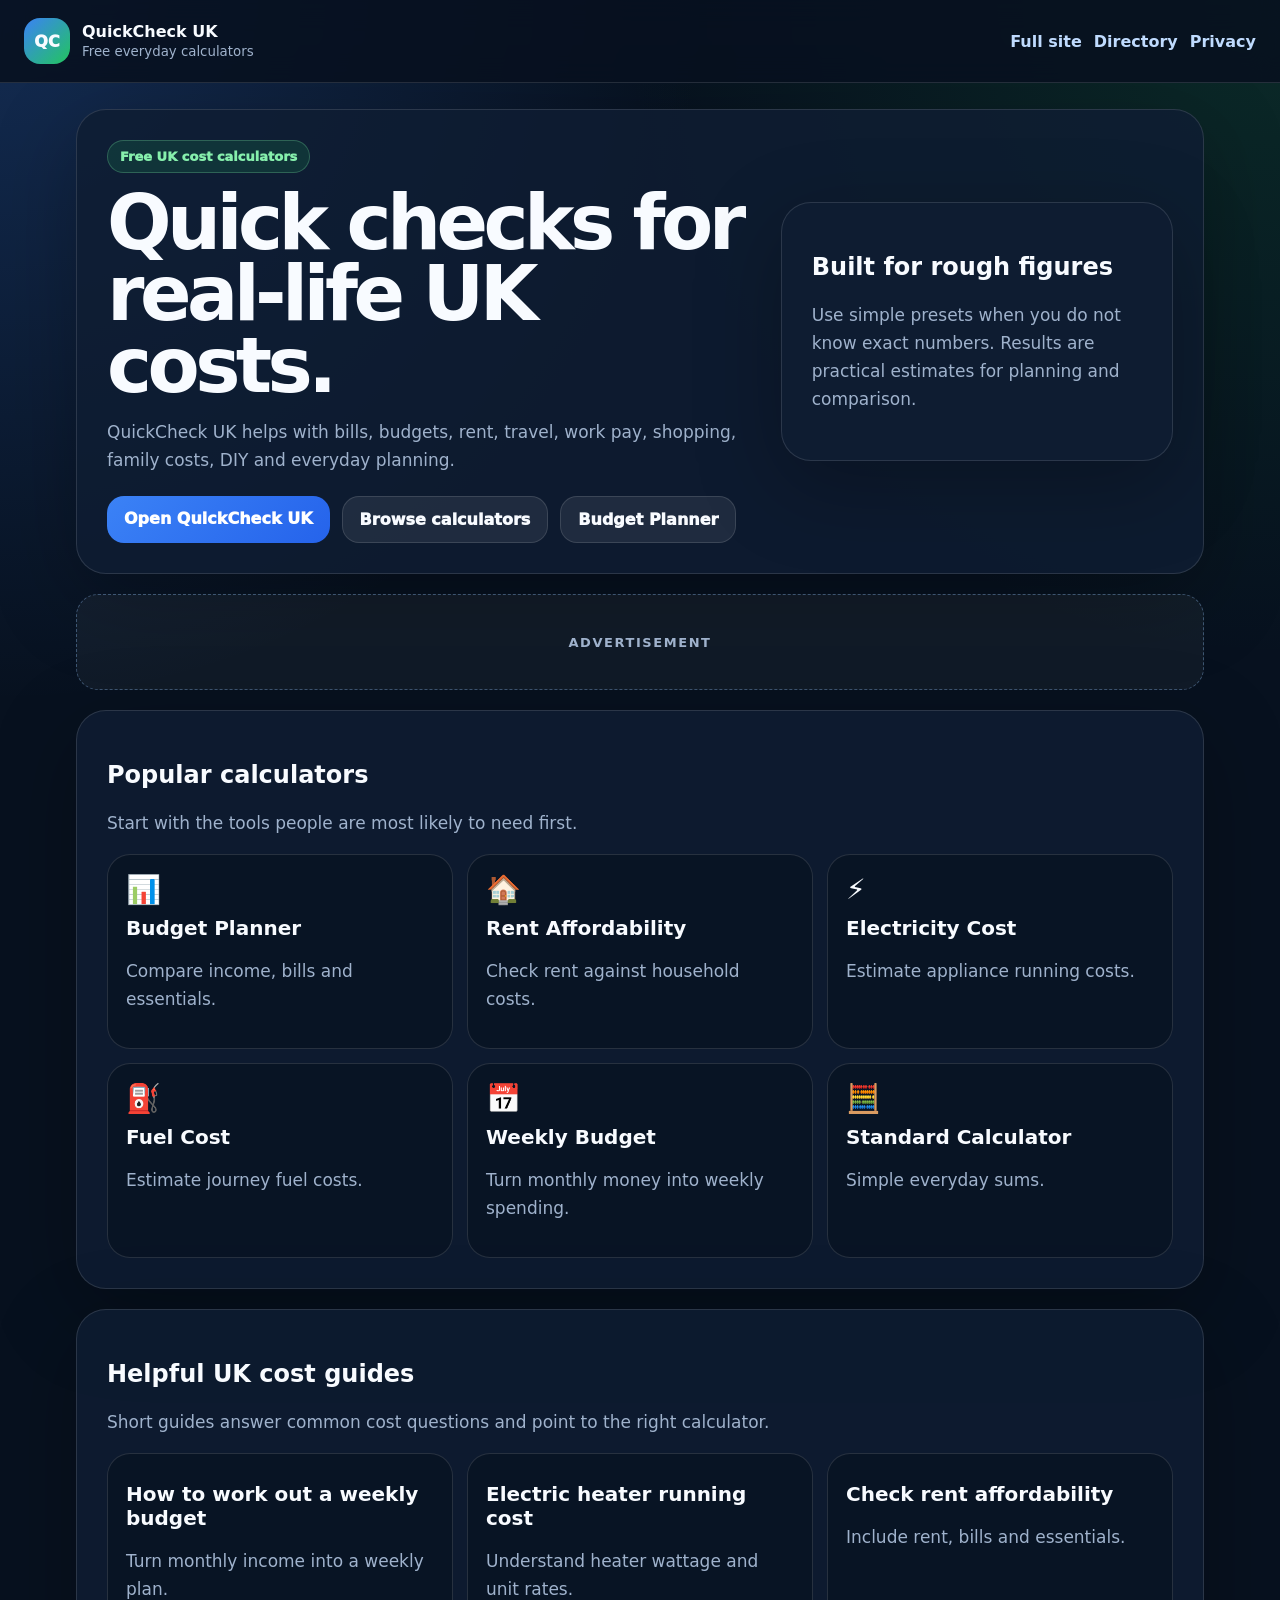
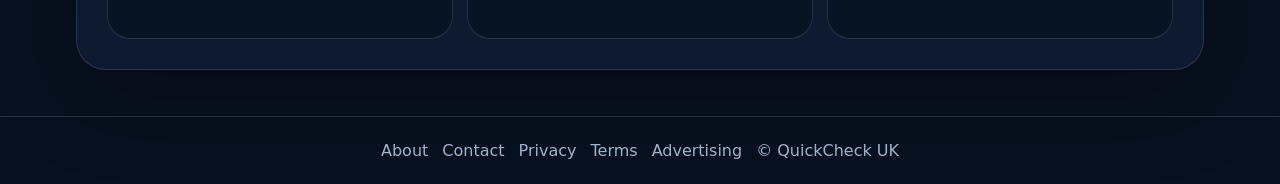
==== index.html @ d2dc60fd "Add QuickCheck UK root homepage for AdSense" ====
<!doctype html>
<html lang="en">
<head>
  <meta charset="utf-8">
  <meta name="viewport" content="width=device-width,initial-scale=1">
  <title>QuickCheck UK - Free UK Cost Calculators</title>
  <meta name="description" content="QuickCheck UK provides free calculators for UK bills, budgets, rent, travel, shopping, work, family costs and everyday planning.">
  <meta name="theme-color" content="#07111f">
  <link rel="canonical" href="https://captainxack.github.io/">
  <script async src="https://pagead2.googlesyndication.com/pagead/js/adsbygoogle.js?client=ca-pub-6774225698160800" crossorigin="anonymous"></script>
  <style>
    :root{--bg:#07111f;--panel:#0f1d33;--text:#f8fbff;--muted:#9fb2cc;--line:rgba(255,255,255,.12);--blue:#3b82f6;--green:#22c55e}*{box-sizing:border-box}body{margin:0;background:radial-gradient(circle at top left,rgba(59,130,246,.24),transparent 32%),radial-gradient(circle at top right,rgba(34,197,94,.14),transparent 30%),var(--bg);color:var(--text);font-family:Inter,system-ui,-apple-system,Segoe UI,Arial,sans-serif}a{color:inherit;text-decoration:none}.topbar{display:flex;align-items:center;justify-content:space-between;gap:18px;padding:18px 24px;background:rgba(7,17,31,.88);border-bottom:1px solid var(--line);position:sticky;top:0;backdrop-filter:blur(14px)}.brand{display:flex;align-items:center;gap:12px}.logo{width:46px;height:46px;border-radius:16px;background:linear-gradient(135deg,var(--blue),var(--green));display:grid;place-items:center;font-weight:950}.brand strong{display:block}.brand small{color:var(--muted)}.nav{display:flex;gap:12px;color:#bfdbfe;font-weight:900}.nav a:hover{color:#fff}main{max-width:1180px;margin:auto;padding:26px}.hero,.section{border:1px solid var(--line);background:rgba(15,29,51,.84);border-radius:30px;padding:30px;margin-bottom:20px;box-shadow:0 25px 85px rgba(0,0,0,.27)}.hero{display:grid;grid-template-columns:1.25fr .75fr;gap:20px;align-items:center}.pill{display:inline-flex;background:rgba(34,197,94,.14);border:1px solid rgba(134,239,172,.25);color:#86efac;padding:8px 12px;border-radius:999px;font-size:13px;font-weight:950}.hero h1{font-size:clamp(40px,7vw,76px);line-height:.94;margin:14px 0;letter-spacing:-.06em}.hero p,.section p{color:var(--muted);line-height:1.65;font-size:17px}.actions{display:flex;gap:12px;flex-wrap:wrap;margin-top:22px}.button{border-radius:17px;padding:13px 17px;font-weight:950}.primary{background:linear-gradient(135deg,var(--blue),#2563eb);color:white}.soft{background:rgba(255,255,255,.08);border:1px solid var(--line)}.grid{display:grid;grid-template-columns:repeat(3,1fr);gap:14px}.card{display:block;background:rgba(7,17,31,.65);border:1px solid var(--line);border-radius:23px;padding:18px;min-height:120px}.card:hover{border-color:rgba(59,130,246,.55);transform:translateY(-2px)}.card span{font-size:28px}.card b{display:block;font-size:20px;margin:10px 0 6px}.ad-slot{margin:20px 0;border:1px dashed rgba(147,197,253,.35);background:rgba(255,255,255,.045);border-radius:22px;min-height:96px;display:grid;place-items:center;color:var(--muted);font-size:13px}.ad-slot:before{content:'Advertisement';text-transform:uppercase;letter-spacing:.12em;font-weight:900}.footer{display:flex;gap:14px;justify-content:center;flex-wrap:wrap;color:var(--muted);border-top:1px solid var(--line);padding:24px}@media(max-width:800px){.hero,.grid{grid-template-columns:1fr}.topbar{align-items:flex-start}.nav{display:none}main{padding:14px}.hero,.section{padding:20px;border-radius:24px}.hero h1{font-size:42px}.actions{display:grid}.button{text-align:center}}
  </style>
</head>
<body>
<header class="topbar"><a class="brand" href="/"><span class="logo">QC</span><span><strong>QuickCheck UK</strong><small>Free everyday calculators</small></span></a><nav class="nav"><a href="/QuickCheck-UK/">Full site</a><a href="/QuickCheck-UK/calculator-directory.html">Directory</a><a href="/QuickCheck-UK/privacy.html">Privacy</a></nav></header>
<main>
<section class="hero"><div><span class="pill">Free UK cost calculators</span><h1>Quick checks for real-life UK costs.</h1><p>QuickCheck UK helps with bills, budgets, rent, travel, work pay, shopping, family costs, DIY and everyday planning.</p><div class="actions"><a class="button primary" href="/QuickCheck-UK/">Open QuickCheck UK</a><a class="button soft" href="/QuickCheck-UK/calculator-directory.html">Browse calculators</a><a class="button soft" href="/QuickCheck-UK/budget-planner.html">Budget Planner</a></div></div><div class="section"><h2>Built for rough figures</h2><p>Use simple presets when you do not know exact numbers. Results are practical estimates for planning and comparison.</p></div></section>
<div class="ad-slot"></div>
<section class="section"><h2>Popular calculators</h2><p>Start with the tools people are most likely to need first.</p><div class="grid"><a class="card" href="/QuickCheck-UK/budget-planner.html"><span>📊</span><b>Budget Planner</b><p>Compare income, bills and essentials.</p></a><a class="card" href="/QuickCheck-UK/rent-affordability-calculator.html"><span>🏠</span><b>Rent Affordability</b><p>Check rent against household costs.</p></a><a class="card" href="/QuickCheck-UK/electricity-running-cost-calculator.html"><span>⚡</span><b>Electricity Cost</b><p>Estimate appliance running costs.</p></a><a class="card" href="/QuickCheck-UK/fuel-cost-calculator.html"><span>⛽</span><b>Fuel Cost</b><p>Estimate journey fuel costs.</p></a><a class="card" href="/QuickCheck-UK/weekly-budget-calculator.html"><span>📅</span><b>Weekly Budget</b><p>Turn monthly money into weekly spending.</p></a><a class="card" href="/QuickCheck-UK/standard-calculator.html"><span>🧮</span><b>Standard Calculator</b><p>Simple everyday sums.</p></a></div></section>
<section class="section"><h2>Helpful UK cost guides</h2><p>Short guides answer common cost questions and point to the right calculator.</p><div class="grid"><a class="card" href="/QuickCheck-UK/guides/weekly-budget-from-monthly-income.html"><b>How to work out a weekly budget</b><p>Turn monthly income into a weekly plan.</p></a><a class="card" href="/QuickCheck-UK/guides/electric-heater-running-cost.html"><b>Electric heater running cost</b><p>Understand heater wattage and unit rates.</p></a><a class="card" href="/QuickCheck-UK/guides/check-if-rent-is-affordable.html"><b>Check rent affordability</b><p>Include rent, bills and essentials.</p></a></div></section>
</main>
<footer class="footer"><a href="/QuickCheck-UK/about.html">About</a><a href="/QuickCheck-UK/contact.html">Contact</a><a href="/QuickCheck-UK/privacy.html">Privacy</a><a href="/QuickCheck-UK/terms.html">Terms</a><a href="/QuickCheck-UK/advertising.html">Advertising</a><span>© QuickCheck UK</span></footer>
</body>
</html>
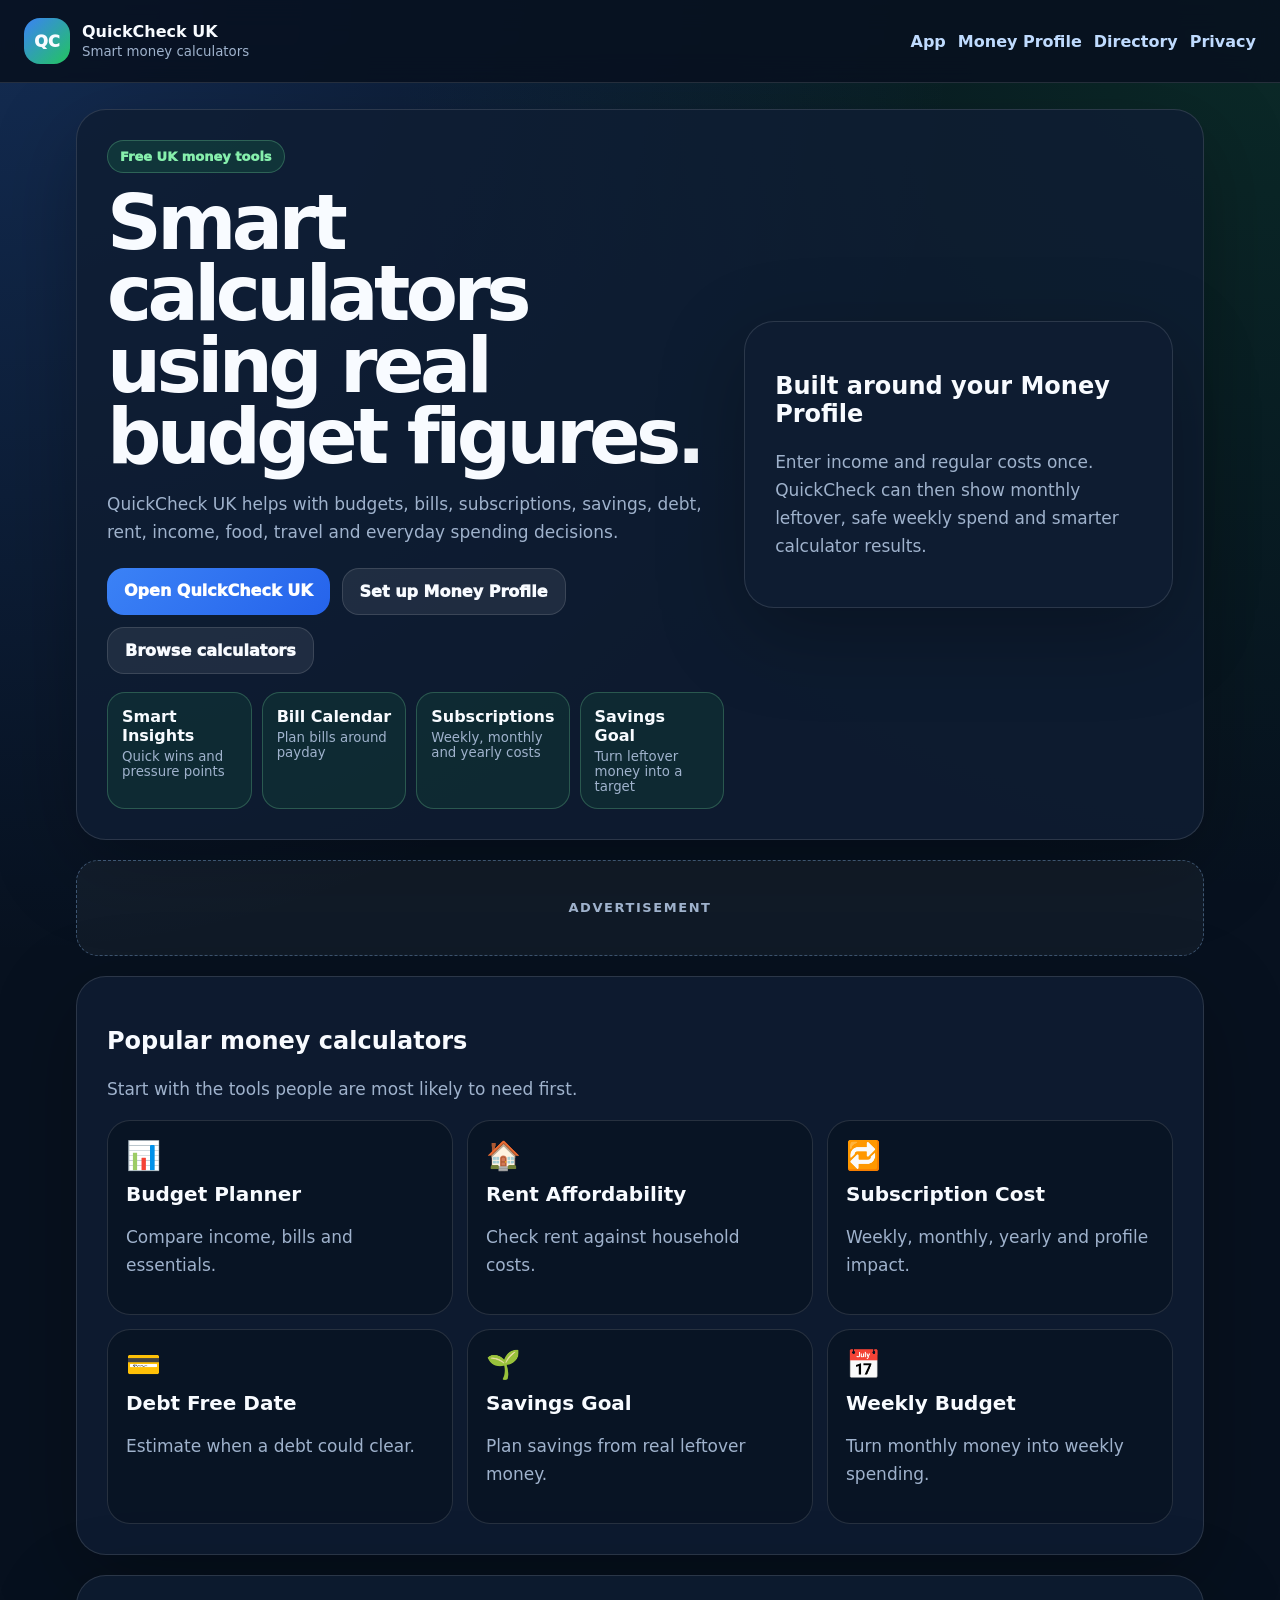
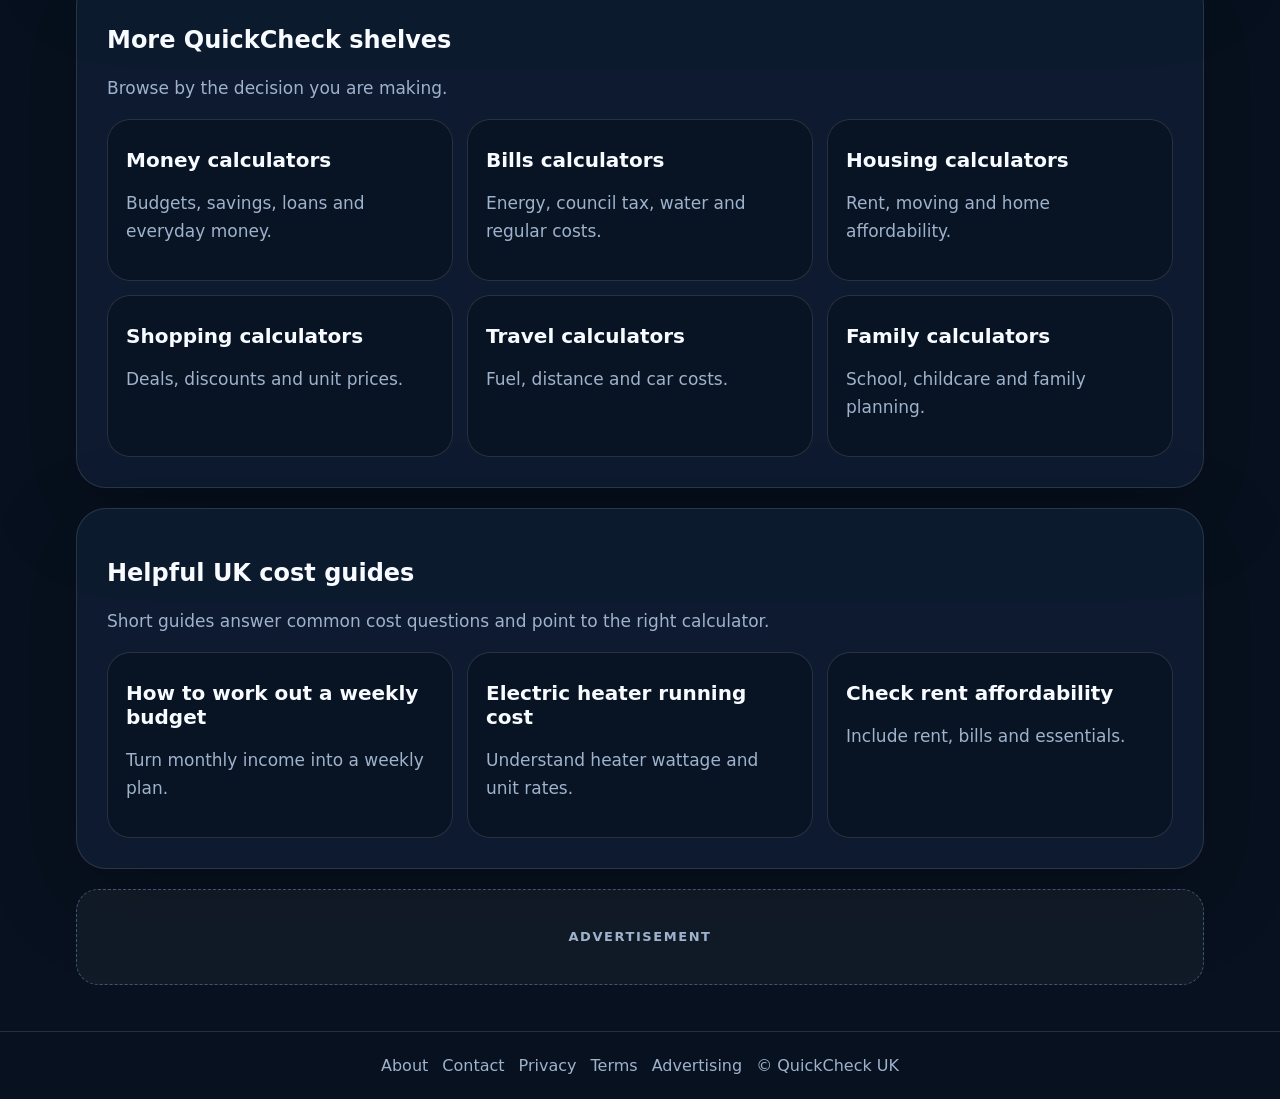
==== commit a213e106: "Refresh root landing page for QuickCheck money app" ====
--- a/index.html
+++ b/index.html
@@ -3,23 +3,25 @@
 <head>
   <meta charset="utf-8">
   <meta name="viewport" content="width=device-width,initial-scale=1">
-  <title>QuickCheck UK - Free UK Cost Calculators</title>
-  <meta name="description" content="QuickCheck UK provides free calculators for UK bills, budgets, rent, travel, shopping, work, family costs and everyday planning.">
+  <title>QuickCheck UK - Smart UK Money Calculators</title>
+  <meta name="description" content="QuickCheck UK provides smart money calculators for budgets, bills, subscriptions, savings, debt, rent, income, food, travel and everyday spending decisions.">
   <meta name="theme-color" content="#07111f">
   <link rel="canonical" href="https://captainxack.github.io/">
-  <script async src="https://pagead2.googlesyndication.com/pagead/js/adsbygoogle.js?client=ca-pub-6774225698160800" crossorigin="anonymous"></script>
+  <script async src="https://pagead2.googlesyndication.com/pagead/js/adsbygoogle.js?client=ca-pub-6774225609816080" crossorigin="anonymous"></script>
   <style>
-    :root{--bg:#07111f;--panel:#0f1d33;--text:#f8fbff;--muted:#9fb2cc;--line:rgba(255,255,255,.12);--blue:#3b82f6;--green:#22c55e}*{box-sizing:border-box}body{margin:0;background:radial-gradient(circle at top left,rgba(59,130,246,.24),transparent 32%),radial-gradient(circle at top right,rgba(34,197,94,.14),transparent 30%),var(--bg);color:var(--text);font-family:Inter,system-ui,-apple-system,Segoe UI,Arial,sans-serif}a{color:inherit;text-decoration:none}.topbar{display:flex;align-items:center;justify-content:space-between;gap:18px;padding:18px 24px;background:rgba(7,17,31,.88);border-bottom:1px solid var(--line);position:sticky;top:0;backdrop-filter:blur(14px)}.brand{display:flex;align-items:center;gap:12px}.logo{width:46px;height:46px;border-radius:16px;background:linear-gradient(135deg,var(--blue),var(--green));display:grid;place-items:center;font-weight:950}.brand strong{display:block}.brand small{color:var(--muted)}.nav{display:flex;gap:12px;color:#bfdbfe;font-weight:900}.nav a:hover{color:#fff}main{max-width:1180px;margin:auto;padding:26px}.hero,.section{border:1px solid var(--line);background:rgba(15,29,51,.84);border-radius:30px;padding:30px;margin-bottom:20px;box-shadow:0 25px 85px rgba(0,0,0,.27)}.hero{display:grid;grid-template-columns:1.25fr .75fr;gap:20px;align-items:center}.pill{display:inline-flex;background:rgba(34,197,94,.14);border:1px solid rgba(134,239,172,.25);color:#86efac;padding:8px 12px;border-radius:999px;font-size:13px;font-weight:950}.hero h1{font-size:clamp(40px,7vw,76px);line-height:.94;margin:14px 0;letter-spacing:-.06em}.hero p,.section p{color:var(--muted);line-height:1.65;font-size:17px}.actions{display:flex;gap:12px;flex-wrap:wrap;margin-top:22px}.button{border-radius:17px;padding:13px 17px;font-weight:950}.primary{background:linear-gradient(135deg,var(--blue),#2563eb);color:white}.soft{background:rgba(255,255,255,.08);border:1px solid var(--line)}.grid{display:grid;grid-template-columns:repeat(3,1fr);gap:14px}.card{display:block;background:rgba(7,17,31,.65);border:1px solid var(--line);border-radius:23px;padding:18px;min-height:120px}.card:hover{border-color:rgba(59,130,246,.55);transform:translateY(-2px)}.card span{font-size:28px}.card b{display:block;font-size:20px;margin:10px 0 6px}.ad-slot{margin:20px 0;border:1px dashed rgba(147,197,253,.35);background:rgba(255,255,255,.045);border-radius:22px;min-height:96px;display:grid;place-items:center;color:var(--muted);font-size:13px}.ad-slot:before{content:'Advertisement';text-transform:uppercase;letter-spacing:.12em;font-weight:900}.footer{display:flex;gap:14px;justify-content:center;flex-wrap:wrap;color:var(--muted);border-top:1px solid var(--line);padding:24px}@media(max-width:800px){.hero,.grid{grid-template-columns:1fr}.topbar{align-items:flex-start}.nav{display:none}main{padding:14px}.hero,.section{padding:20px;border-radius:24px}.hero h1{font-size:42px}.actions{display:grid}.button{text-align:center}}
+    :root{--bg:#07111f;--panel:#0f1d33;--text:#f8fbff;--muted:#9fb2cc;--line:rgba(255,255,255,.12);--blue:#3b82f6;--green:#22c55e}*{box-sizing:border-box}body{margin:0;background:radial-gradient(circle at top left,rgba(59,130,246,.24),transparent 32%),radial-gradient(circle at top right,rgba(34,197,94,.14),transparent 30%),var(--bg);color:var(--text);font-family:Inter,system-ui,-apple-system,Segoe UI,Arial,sans-serif}a{color:inherit;text-decoration:none}.topbar{display:flex;align-items:center;justify-content:space-between;gap:18px;padding:18px 24px;background:rgba(7,17,31,.88);border-bottom:1px solid var(--line);position:sticky;top:0;backdrop-filter:blur(14px);z-index:5}.brand{display:flex;align-items:center;gap:12px}.logo{width:46px;height:46px;border-radius:16px;background:linear-gradient(135deg,var(--blue),var(--green));display:grid;place-items:center;font-weight:950}.brand strong{display:block}.brand small{color:var(--muted)}.nav{display:flex;gap:12px;color:#bfdbfe;font-weight:900}.nav a:hover{color:#fff}main{max-width:1180px;margin:auto;padding:26px}.hero,.section{border:1px solid var(--line);background:rgba(15,29,51,.84);border-radius:30px;padding:30px;margin-bottom:20px;box-shadow:0 25px 85px rgba(0,0,0,.27)}.hero{display:grid;grid-template-columns:1.18fr .82fr;gap:20px;align-items:center}.pill{display:inline-flex;background:rgba(34,197,94,.14);border:1px solid rgba(134,239,172,.25);color:#86efac;padding:8px 12px;border-radius:999px;font-size:13px;font-weight:950}.hero h1{font-size:clamp(40px,7vw,76px);line-height:.94;margin:14px 0;letter-spacing:-.06em}.hero p,.section p{color:var(--muted);line-height:1.65;font-size:17px}.actions{display:flex;gap:12px;flex-wrap:wrap;margin-top:22px}.button{border-radius:17px;padding:13px 17px;font-weight:950}.primary{background:linear-gradient(135deg,var(--blue),#2563eb);color:white}.soft{background:rgba(255,255,255,.08);border:1px solid var(--line)}.grid{display:grid;grid-template-columns:repeat(3,1fr);gap:14px}.card{display:block;background:rgba(7,17,31,.65);border:1px solid var(--line);border-radius:23px;padding:18px;min-height:120px}.card:hover{border-color:rgba(59,130,246,.55);transform:translateY(-2px)}.card span{font-size:28px}.card b{display:block;font-size:20px;margin:10px 0 6px}.smart-strip{display:grid;grid-template-columns:repeat(4,1fr);gap:10px;margin-top:18px}.smart-strip a{border:1px solid rgba(134,239,172,.24);background:rgba(34,197,94,.09);border-radius:18px;padding:14px}.smart-strip b{display:block}.smart-strip small{display:block;color:var(--muted);margin-top:4px}.ad-slot{margin:20px 0;border:1px dashed rgba(147,197,253,.35);background:rgba(255,255,255,.045);border-radius:22px;min-height:96px;display:grid;place-items:center;color:var(--muted);font-size:13px}.ad-slot:before{content:'Advertisement';text-transform:uppercase;letter-spacing:.12em;font-weight:900}.footer{display:flex;gap:14px;justify-content:center;flex-wrap:wrap;color:var(--muted);border-top:1px solid var(--line);padding:24px}@media(max-width:900px){.hero,.grid,.smart-strip{grid-template-columns:1fr 1fr}}@media(max-width:620px){.hero,.grid,.smart-strip{grid-template-columns:1fr}.topbar{align-items:flex-start}.nav{display:none}main{padding:14px}.hero,.section{padding:20px;border-radius:24px}.hero h1{font-size:42px}.actions{display:grid}.button{text-align:center}}
   </style>
 </head>
 <body>
-<header class="topbar"><a class="brand" href="/"><span class="logo">QC</span><span><strong>QuickCheck UK</strong><small>Free everyday calculators</small></span></a><nav class="nav"><a href="/QuickCheck-UK/">Full site</a><a href="/QuickCheck-UK/calculator-directory.html">Directory</a><a href="/QuickCheck-UK/privacy.html">Privacy</a></nav></header>
+<header class="topbar"><a class="brand" href="/"><span class="logo">QC</span><span><strong>QuickCheck UK</strong><small>Smart money calculators</small></span></a><nav class="nav"><a href="/QuickCheck-UK/">App</a><a href="/QuickCheck-UK/money-profile.html">Money Profile</a><a href="/QuickCheck-UK/calculator-directory.html">Directory</a><a href="/QuickCheck-UK/privacy.html">Privacy</a></nav></header>
 <main>
-<section class="hero"><div><span class="pill">Free UK cost calculators</span><h1>Quick checks for real-life UK costs.</h1><p>QuickCheck UK helps with bills, budgets, rent, travel, work pay, shopping, family costs, DIY and everyday planning.</p><div class="actions"><a class="button primary" href="/QuickCheck-UK/">Open QuickCheck UK</a><a class="button soft" href="/QuickCheck-UK/calculator-directory.html">Browse calculators</a><a class="button soft" href="/QuickCheck-UK/budget-planner.html">Budget Planner</a></div></div><div class="section"><h2>Built for rough figures</h2><p>Use simple presets when you do not know exact numbers. Results are practical estimates for planning and comparison.</p></div></section>
+<section class="hero"><div><span class="pill">Free UK money tools</span><h1>Smart calculators using real budget figures.</h1><p>QuickCheck UK helps with budgets, bills, subscriptions, savings, debt, rent, income, food, travel and everyday spending decisions.</p><div class="actions"><a class="button primary" href="/QuickCheck-UK/">Open QuickCheck UK</a><a class="button soft" href="/QuickCheck-UK/money-profile.html">Set up Money Profile</a><a class="button soft" href="/QuickCheck-UK/calculator-directory.html">Browse calculators</a></div><div class="smart-strip"><a href="/QuickCheck-UK/insights.html"><b>Smart Insights</b><small>Quick wins and pressure points</small></a><a href="/QuickCheck-UK/bill-calendar.html"><b>Bill Calendar</b><small>Plan bills around payday</small></a><a href="/QuickCheck-UK/subscription-cost-calculator.html"><b>Subscriptions</b><small>Weekly, monthly and yearly costs</small></a><a href="/QuickCheck-UK/savings-goal-calculator.html"><b>Savings Goal</b><small>Turn leftover money into a target</small></a></div></div><div class="section"><h2>Built around your Money Profile</h2><p>Enter income and regular costs once. QuickCheck can then show monthly leftover, safe weekly spend and smarter calculator results.</p></div></section>
 <div class="ad-slot"></div>
-<section class="section"><h2>Popular calculators</h2><p>Start with the tools people are most likely to need first.</p><div class="grid"><a class="card" href="/QuickCheck-UK/budget-planner.html"><span>📊</span><b>Budget Planner</b><p>Compare income, bills and essentials.</p></a><a class="card" href="/QuickCheck-UK/rent-affordability-calculator.html"><span>🏠</span><b>Rent Affordability</b><p>Check rent against household costs.</p></a><a class="card" href="/QuickCheck-UK/electricity-running-cost-calculator.html"><span>⚡</span><b>Electricity Cost</b><p>Estimate appliance running costs.</p></a><a class="card" href="/QuickCheck-UK/fuel-cost-calculator.html"><span>⛽</span><b>Fuel Cost</b><p>Estimate journey fuel costs.</p></a><a class="card" href="/QuickCheck-UK/weekly-budget-calculator.html"><span>📅</span><b>Weekly Budget</b><p>Turn monthly money into weekly spending.</p></a><a class="card" href="/QuickCheck-UK/standard-calculator.html"><span>🧮</span><b>Standard Calculator</b><p>Simple everyday sums.</p></a></div></section>
+<section class="section"><h2>Popular money calculators</h2><p>Start with the tools people are most likely to need first.</p><div class="grid"><a class="card" href="/QuickCheck-UK/budget-planner.html"><span>📊</span><b>Budget Planner</b><p>Compare income, bills and essentials.</p></a><a class="card" href="/QuickCheck-UK/rent-affordability-calculator.html"><span>🏠</span><b>Rent Affordability</b><p>Check rent against household costs.</p></a><a class="card" href="/QuickCheck-UK/subscription-cost-calculator.html"><span>🔁</span><b>Subscription Cost</b><p>Weekly, monthly, yearly and profile impact.</p></a><a class="card" href="/QuickCheck-UK/debt-free-date-calculator.html"><span>💳</span><b>Debt Free Date</b><p>Estimate when a debt could clear.</p></a><a class="card" href="/QuickCheck-UK/savings-goal-calculator.html"><span>🌱</span><b>Savings Goal</b><p>Plan savings from real leftover money.</p></a><a class="card" href="/QuickCheck-UK/weekly-budget-calculator.html"><span>📅</span><b>Weekly Budget</b><p>Turn monthly money into weekly spending.</p></a></div></section>
+<section class="section"><h2>More QuickCheck shelves</h2><p>Browse by the decision you are making.</p><div class="grid"><a class="card" href="/QuickCheck-UK/money-calculators.html"><b>Money calculators</b><p>Budgets, savings, loans and everyday money.</p></a><a class="card" href="/QuickCheck-UK/bills-calculators.html"><b>Bills calculators</b><p>Energy, council tax, water and regular costs.</p></a><a class="card" href="/QuickCheck-UK/housing-calculators.html"><b>Housing calculators</b><p>Rent, moving and home affordability.</p></a><a class="card" href="/QuickCheck-UK/shopping-calculators.html"><b>Shopping calculators</b><p>Deals, discounts and unit prices.</p></a><a class="card" href="/QuickCheck-UK/travel-calculators.html"><b>Travel calculators</b><p>Fuel, distance and car costs.</p></a><a class="card" href="/QuickCheck-UK/family-calculators.html"><b>Family calculators</b><p>School, childcare and family planning.</p></a></div></section>
 <section class="section"><h2>Helpful UK cost guides</h2><p>Short guides answer common cost questions and point to the right calculator.</p><div class="grid"><a class="card" href="/QuickCheck-UK/guides/weekly-budget-from-monthly-income.html"><b>How to work out a weekly budget</b><p>Turn monthly income into a weekly plan.</p></a><a class="card" href="/QuickCheck-UK/guides/electric-heater-running-cost.html"><b>Electric heater running cost</b><p>Understand heater wattage and unit rates.</p></a><a class="card" href="/QuickCheck-UK/guides/check-if-rent-is-affordable.html"><b>Check rent affordability</b><p>Include rent, bills and essentials.</p></a></div></section>
+<div class="ad-slot"></div>
 </main>
 <footer class="footer"><a href="/QuickCheck-UK/about.html">About</a><a href="/QuickCheck-UK/contact.html">Contact</a><a href="/QuickCheck-UK/privacy.html">Privacy</a><a href="/QuickCheck-UK/terms.html">Terms</a><a href="/QuickCheck-UK/advertising.html">Advertising</a><span>© QuickCheck UK</span></footer>
 </body>
-</html>+</html>
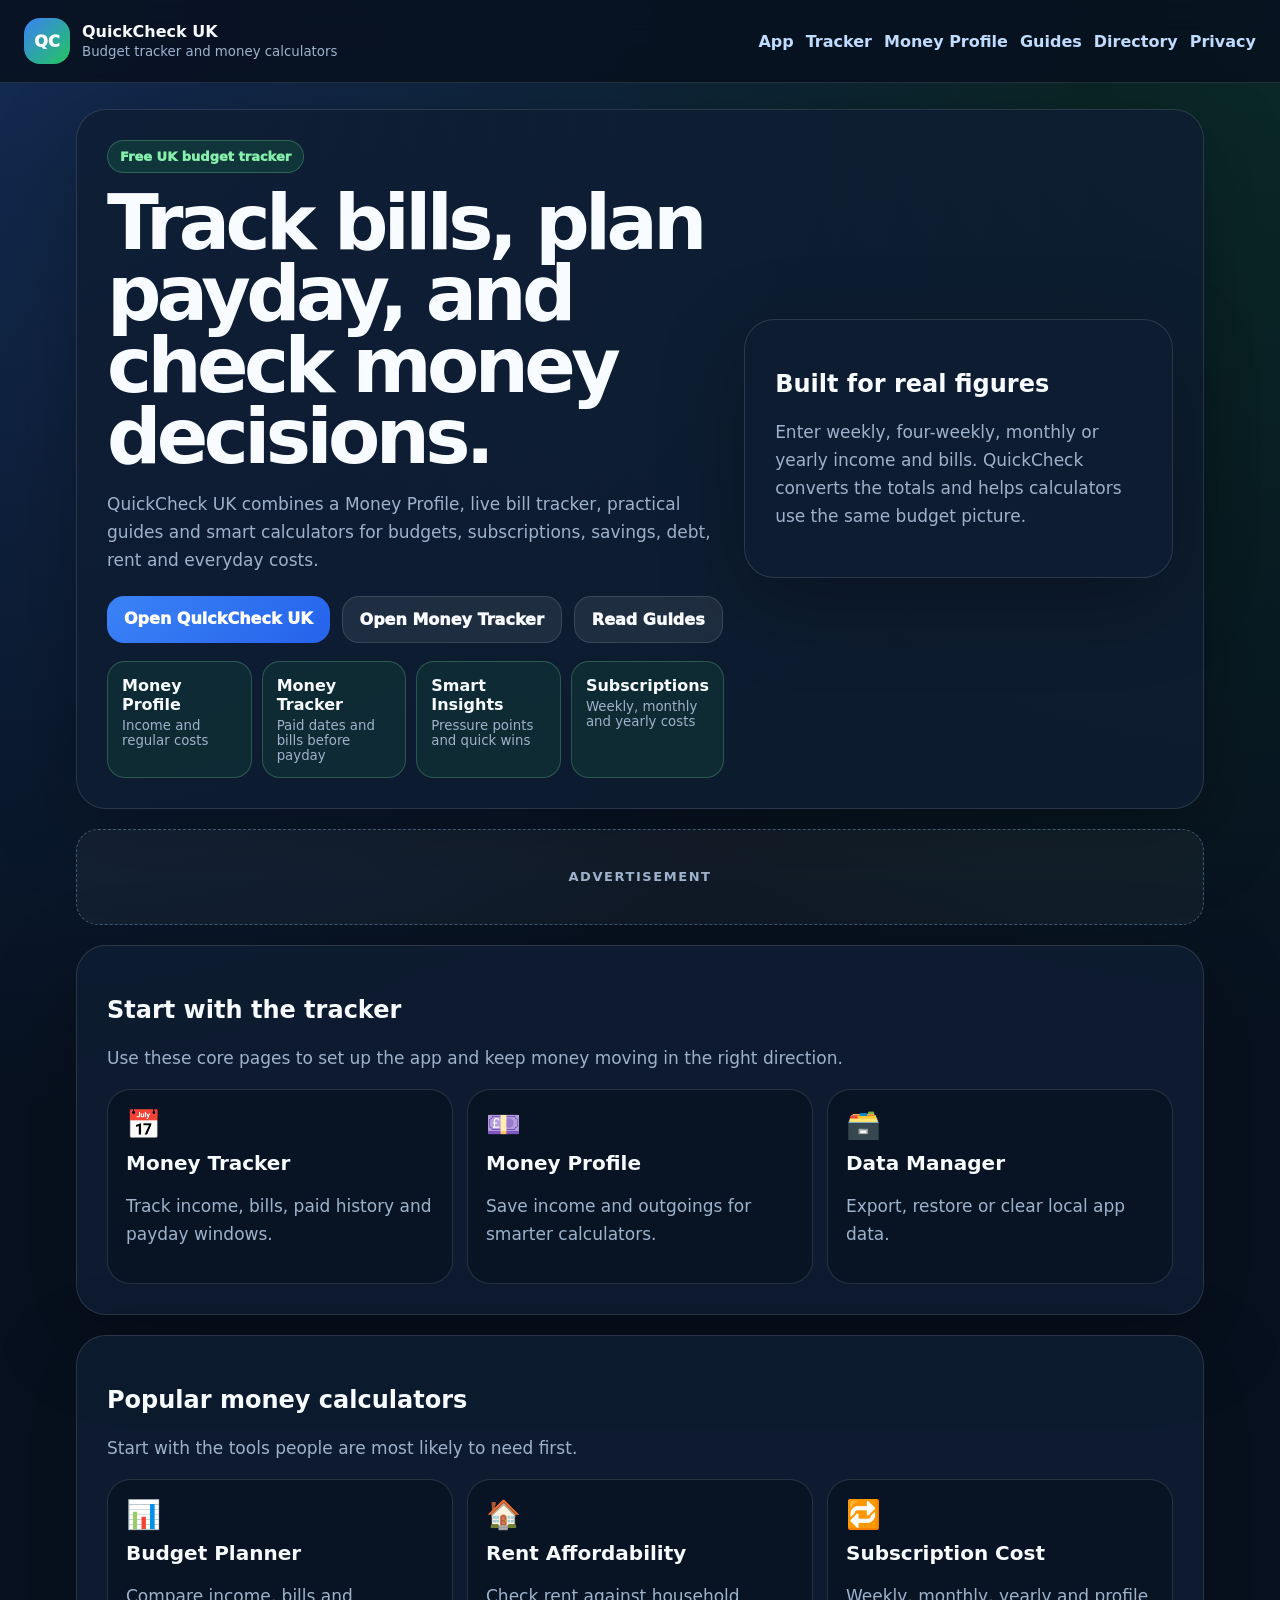
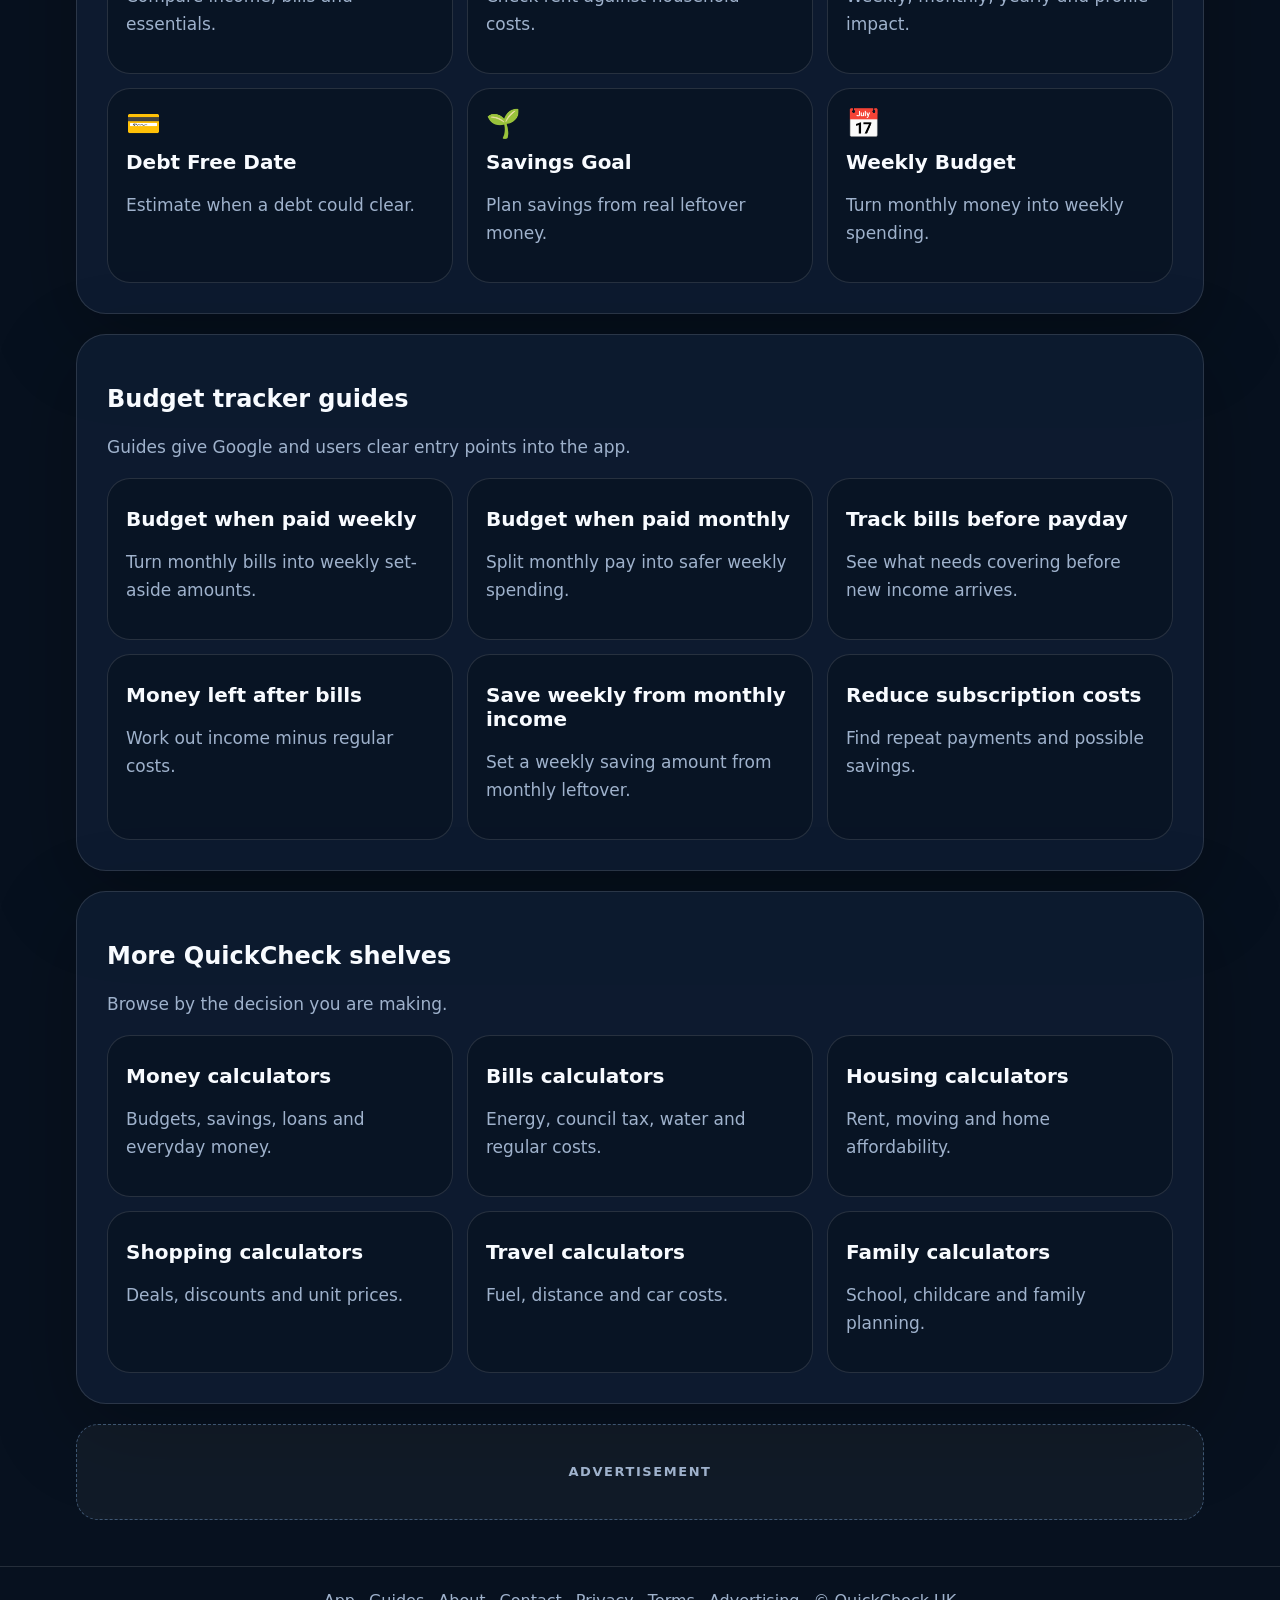
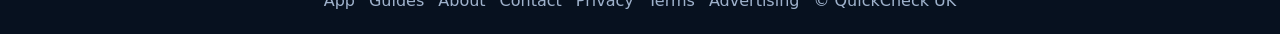
==== commit 0d6a5326: "Refresh root homepage links for guides and tracker" ====
--- a/index.html
+++ b/index.html
@@ -3,25 +3,26 @@
 <head>
   <meta charset="utf-8">
   <meta name="viewport" content="width=device-width,initial-scale=1">
-  <title>QuickCheck UK - Smart UK Money Calculators</title>
-  <meta name="description" content="QuickCheck UK provides smart money calculators for budgets, bills, subscriptions, savings, debt, rent, income, food, travel and everyday spending decisions.">
+  <title>QuickCheck UK - Budget Tracker and Smart UK Money Calculators</title>
+  <meta name="description" content="QuickCheck UK provides a free UK budget tracker, bill calendar, Money Profile, guides and smart money calculators for budgets, bills, subscriptions, savings, debt and rent.">
   <meta name="theme-color" content="#07111f">
   <link rel="canonical" href="https://captainxack.github.io/">
   <script async src="https://pagead2.googlesyndication.com/pagead/js/adsbygoogle.js?client=ca-pub-6774225609816080" crossorigin="anonymous"></script>
   <style>
-    :root{--bg:#07111f;--panel:#0f1d33;--text:#f8fbff;--muted:#9fb2cc;--line:rgba(255,255,255,.12);--blue:#3b82f6;--green:#22c55e}*{box-sizing:border-box}body{margin:0;background:radial-gradient(circle at top left,rgba(59,130,246,.24),transparent 32%),radial-gradient(circle at top right,rgba(34,197,94,.14),transparent 30%),var(--bg);color:var(--text);font-family:Inter,system-ui,-apple-system,Segoe UI,Arial,sans-serif}a{color:inherit;text-decoration:none}.topbar{display:flex;align-items:center;justify-content:space-between;gap:18px;padding:18px 24px;background:rgba(7,17,31,.88);border-bottom:1px solid var(--line);position:sticky;top:0;backdrop-filter:blur(14px);z-index:5}.brand{display:flex;align-items:center;gap:12px}.logo{width:46px;height:46px;border-radius:16px;background:linear-gradient(135deg,var(--blue),var(--green));display:grid;place-items:center;font-weight:950}.brand strong{display:block}.brand small{color:var(--muted)}.nav{display:flex;gap:12px;color:#bfdbfe;font-weight:900}.nav a:hover{color:#fff}main{max-width:1180px;margin:auto;padding:26px}.hero,.section{border:1px solid var(--line);background:rgba(15,29,51,.84);border-radius:30px;padding:30px;margin-bottom:20px;box-shadow:0 25px 85px rgba(0,0,0,.27)}.hero{display:grid;grid-template-columns:1.18fr .82fr;gap:20px;align-items:center}.pill{display:inline-flex;background:rgba(34,197,94,.14);border:1px solid rgba(134,239,172,.25);color:#86efac;padding:8px 12px;border-radius:999px;font-size:13px;font-weight:950}.hero h1{font-size:clamp(40px,7vw,76px);line-height:.94;margin:14px 0;letter-spacing:-.06em}.hero p,.section p{color:var(--muted);line-height:1.65;font-size:17px}.actions{display:flex;gap:12px;flex-wrap:wrap;margin-top:22px}.button{border-radius:17px;padding:13px 17px;font-weight:950}.primary{background:linear-gradient(135deg,var(--blue),#2563eb);color:white}.soft{background:rgba(255,255,255,.08);border:1px solid var(--line)}.grid{display:grid;grid-template-columns:repeat(3,1fr);gap:14px}.card{display:block;background:rgba(7,17,31,.65);border:1px solid var(--line);border-radius:23px;padding:18px;min-height:120px}.card:hover{border-color:rgba(59,130,246,.55);transform:translateY(-2px)}.card span{font-size:28px}.card b{display:block;font-size:20px;margin:10px 0 6px}.smart-strip{display:grid;grid-template-columns:repeat(4,1fr);gap:10px;margin-top:18px}.smart-strip a{border:1px solid rgba(134,239,172,.24);background:rgba(34,197,94,.09);border-radius:18px;padding:14px}.smart-strip b{display:block}.smart-strip small{display:block;color:var(--muted);margin-top:4px}.ad-slot{margin:20px 0;border:1px dashed rgba(147,197,253,.35);background:rgba(255,255,255,.045);border-radius:22px;min-height:96px;display:grid;place-items:center;color:var(--muted);font-size:13px}.ad-slot:before{content:'Advertisement';text-transform:uppercase;letter-spacing:.12em;font-weight:900}.footer{display:flex;gap:14px;justify-content:center;flex-wrap:wrap;color:var(--muted);border-top:1px solid var(--line);padding:24px}@media(max-width:900px){.hero,.grid,.smart-strip{grid-template-columns:1fr 1fr}}@media(max-width:620px){.hero,.grid,.smart-strip{grid-template-columns:1fr}.topbar{align-items:flex-start}.nav{display:none}main{padding:14px}.hero,.section{padding:20px;border-radius:24px}.hero h1{font-size:42px}.actions{display:grid}.button{text-align:center}}
+    :root{--bg:#07111f;--panel:#0f1d33;--text:#f8fbff;--muted:#9fb2cc;--line:rgba(255,255,255,.12);--blue:#3b82f6;--green:#22c55e}*{box-sizing:border-box}body{margin:0;background:radial-gradient(circle at top left,rgba(59,130,246,.24),transparent 32%),radial-gradient(circle at top right,rgba(34,197,94,.14),transparent 30%),var(--bg);color:var(--text);font-family:Inter,system-ui,-apple-system,Segoe UI,Arial,sans-serif}a{color:inherit;text-decoration:none}.topbar{display:flex;align-items:center;justify-content:space-between;gap:18px;padding:18px 24px;background:rgba(7,17,31,.88);border-bottom:1px solid var(--line);position:sticky;top:0;backdrop-filter:blur(14px);z-index:5}.brand{display:flex;align-items:center;gap:12px}.logo{width:46px;height:46px;border-radius:16px;background:linear-gradient(135deg,var(--blue),var(--green));display:grid;place-items:center;font-weight:950}.brand strong{display:block}.brand small{color:var(--muted)}.nav{display:flex;gap:12px;color:#bfdbfe;font-weight:900;flex-wrap:wrap}.nav a:hover{color:#fff}main{max-width:1180px;margin:auto;padding:26px}.hero,.section{border:1px solid var(--line);background:rgba(15,29,51,.84);border-radius:30px;padding:30px;margin-bottom:20px;box-shadow:0 25px 85px rgba(0,0,0,.27)}.hero{display:grid;grid-template-columns:1.18fr .82fr;gap:20px;align-items:center}.pill{display:inline-flex;background:rgba(34,197,94,.14);border:1px solid rgba(134,239,172,.25);color:#86efac;padding:8px 12px;border-radius:999px;font-size:13px;font-weight:950}.hero h1{font-size:clamp(40px,7vw,76px);line-height:.94;margin:14px 0;letter-spacing:-.06em}.hero p,.section p{color:var(--muted);line-height:1.65;font-size:17px}.actions{display:flex;gap:12px;flex-wrap:wrap;margin-top:22px}.button{border-radius:17px;padding:13px 17px;font-weight:950}.primary{background:linear-gradient(135deg,var(--blue),#2563eb);color:white}.soft{background:rgba(255,255,255,.08);border:1px solid var(--line)}.grid{display:grid;grid-template-columns:repeat(3,1fr);gap:14px}.card{display:block;background:rgba(7,17,31,.65);border:1px solid var(--line);border-radius:23px;padding:18px;min-height:120px}.card:hover{border-color:rgba(59,130,246,.55);transform:translateY(-2px)}.card span{font-size:28px}.card b{display:block;font-size:20px;margin:10px 0 6px}.smart-strip{display:grid;grid-template-columns:repeat(4,1fr);gap:10px;margin-top:18px}.smart-strip a{border:1px solid rgba(134,239,172,.24);background:rgba(34,197,94,.09);border-radius:18px;padding:14px}.smart-strip b{display:block}.smart-strip small{display:block;color:var(--muted);margin-top:4px}.ad-slot{margin:20px 0;border:1px dashed rgba(147,197,253,.35);background:rgba(255,255,255,.045);border-radius:22px;min-height:96px;display:grid;place-items:center;color:var(--muted);font-size:13px}.ad-slot:before{content:'Advertisement';text-transform:uppercase;letter-spacing:.12em;font-weight:900}.footer{display:flex;gap:14px;justify-content:center;flex-wrap:wrap;color:var(--muted);border-top:1px solid var(--line);padding:24px}@media(max-width:900px){.hero,.grid,.smart-strip{grid-template-columns:1fr 1fr}}@media(max-width:620px){.hero,.grid,.smart-strip{grid-template-columns:1fr}.topbar{align-items:flex-start}.nav{display:none}main{padding:14px}.hero,.section{padding:20px;border-radius:24px}.hero h1{font-size:42px}.actions{display:grid}.button{text-align:center}}
   </style>
 </head>
 <body>
-<header class="topbar"><a class="brand" href="/"><span class="logo">QC</span><span><strong>QuickCheck UK</strong><small>Smart money calculators</small></span></a><nav class="nav"><a href="/QuickCheck-UK/">App</a><a href="/QuickCheck-UK/money-profile.html">Money Profile</a><a href="/QuickCheck-UK/calculator-directory.html">Directory</a><a href="/QuickCheck-UK/privacy.html">Privacy</a></nav></header>
+<header class="topbar"><a class="brand" href="/"><span class="logo">QC</span><span><strong>QuickCheck UK</strong><small>Budget tracker and money calculators</small></span></a><nav class="nav"><a href="/QuickCheck-UK/">App</a><a href="/QuickCheck-UK/bill-calendar.html">Tracker</a><a href="/QuickCheck-UK/money-profile.html">Money Profile</a><a href="/QuickCheck-UK/guides.html">Guides</a><a href="/QuickCheck-UK/calculator-directory.html">Directory</a><a href="/QuickCheck-UK/privacy.html">Privacy</a></nav></header>
 <main>
-<section class="hero"><div><span class="pill">Free UK money tools</span><h1>Smart calculators using real budget figures.</h1><p>QuickCheck UK helps with budgets, bills, subscriptions, savings, debt, rent, income, food, travel and everyday spending decisions.</p><div class="actions"><a class="button primary" href="/QuickCheck-UK/">Open QuickCheck UK</a><a class="button soft" href="/QuickCheck-UK/money-profile.html">Set up Money Profile</a><a class="button soft" href="/QuickCheck-UK/calculator-directory.html">Browse calculators</a></div><div class="smart-strip"><a href="/QuickCheck-UK/insights.html"><b>Smart Insights</b><small>Quick wins and pressure points</small></a><a href="/QuickCheck-UK/bill-calendar.html"><b>Bill Calendar</b><small>Plan bills around payday</small></a><a href="/QuickCheck-UK/subscription-cost-calculator.html"><b>Subscriptions</b><small>Weekly, monthly and yearly costs</small></a><a href="/QuickCheck-UK/savings-goal-calculator.html"><b>Savings Goal</b><small>Turn leftover money into a target</small></a></div></div><div class="section"><h2>Built around your Money Profile</h2><p>Enter income and regular costs once. QuickCheck can then show monthly leftover, safe weekly spend and smarter calculator results.</p></div></section>
+<section class="hero"><div><span class="pill">Free UK budget tracker</span><h1>Track bills, plan payday, and check money decisions.</h1><p>QuickCheck UK combines a Money Profile, live bill tracker, practical guides and smart calculators for budgets, subscriptions, savings, debt, rent and everyday costs.</p><div class="actions"><a class="button primary" href="/QuickCheck-UK/">Open QuickCheck UK</a><a class="button soft" href="/QuickCheck-UK/bill-calendar.html">Open Money Tracker</a><a class="button soft" href="/QuickCheck-UK/guides.html">Read Guides</a></div><div class="smart-strip"><a href="/QuickCheck-UK/money-profile.html"><b>Money Profile</b><small>Income and regular costs</small></a><a href="/QuickCheck-UK/bill-calendar.html"><b>Money Tracker</b><small>Paid dates and bills before payday</small></a><a href="/QuickCheck-UK/insights.html"><b>Smart Insights</b><small>Pressure points and quick wins</small></a><a href="/QuickCheck-UK/subscription-cost-calculator.html"><b>Subscriptions</b><small>Weekly, monthly and yearly costs</small></a></div></div><div class="section"><h2>Built for real figures</h2><p>Enter weekly, four-weekly, monthly or yearly income and bills. QuickCheck converts the totals and helps calculators use the same budget picture.</p></div></section>
 <div class="ad-slot"></div>
+<section class="section"><h2>Start with the tracker</h2><p>Use these core pages to set up the app and keep money moving in the right direction.</p><div class="grid"><a class="card" href="/QuickCheck-UK/bill-calendar.html"><span>📅</span><b>Money Tracker</b><p>Track income, bills, paid history and payday windows.</p></a><a class="card" href="/QuickCheck-UK/money-profile.html"><span>💷</span><b>Money Profile</b><p>Save income and outgoings for smarter calculators.</p></a><a class="card" href="/QuickCheck-UK/data-manager.html"><span>🗃️</span><b>Data Manager</b><p>Export, restore or clear local app data.</p></a></div></section>
 <section class="section"><h2>Popular money calculators</h2><p>Start with the tools people are most likely to need first.</p><div class="grid"><a class="card" href="/QuickCheck-UK/budget-planner.html"><span>📊</span><b>Budget Planner</b><p>Compare income, bills and essentials.</p></a><a class="card" href="/QuickCheck-UK/rent-affordability-calculator.html"><span>🏠</span><b>Rent Affordability</b><p>Check rent against household costs.</p></a><a class="card" href="/QuickCheck-UK/subscription-cost-calculator.html"><span>🔁</span><b>Subscription Cost</b><p>Weekly, monthly, yearly and profile impact.</p></a><a class="card" href="/QuickCheck-UK/debt-free-date-calculator.html"><span>💳</span><b>Debt Free Date</b><p>Estimate when a debt could clear.</p></a><a class="card" href="/QuickCheck-UK/savings-goal-calculator.html"><span>🌱</span><b>Savings Goal</b><p>Plan savings from real leftover money.</p></a><a class="card" href="/QuickCheck-UK/weekly-budget-calculator.html"><span>📅</span><b>Weekly Budget</b><p>Turn monthly money into weekly spending.</p></a></div></section>
+<section class="section"><h2>Budget tracker guides</h2><p>Guides give Google and users clear entry points into the app.</p><div class="grid"><a class="card" href="/QuickCheck-UK/guides/how-to-budget-when-paid-weekly.html"><b>Budget when paid weekly</b><p>Turn monthly bills into weekly set-aside amounts.</p></a><a class="card" href="/QuickCheck-UK/guides/how-to-budget-when-paid-monthly.html"><b>Budget when paid monthly</b><p>Split monthly pay into safer weekly spending.</p></a><a class="card" href="/QuickCheck-UK/guides/track-bills-before-payday.html"><b>Track bills before payday</b><p>See what needs covering before new income arrives.</p></a><a class="card" href="/QuickCheck-UK/guides/money-left-after-bills.html"><b>Money left after bills</b><p>Work out income minus regular costs.</p></a><a class="card" href="/QuickCheck-UK/guides/save-weekly-from-monthly-income.html"><b>Save weekly from monthly income</b><p>Set a weekly saving amount from monthly leftover.</p></a><a class="card" href="/QuickCheck-UK/guides/reduce-subscription-costs.html"><b>Reduce subscription costs</b><p>Find repeat payments and possible savings.</p></a></div></section>
 <section class="section"><h2>More QuickCheck shelves</h2><p>Browse by the decision you are making.</p><div class="grid"><a class="card" href="/QuickCheck-UK/money-calculators.html"><b>Money calculators</b><p>Budgets, savings, loans and everyday money.</p></a><a class="card" href="/QuickCheck-UK/bills-calculators.html"><b>Bills calculators</b><p>Energy, council tax, water and regular costs.</p></a><a class="card" href="/QuickCheck-UK/housing-calculators.html"><b>Housing calculators</b><p>Rent, moving and home affordability.</p></a><a class="card" href="/QuickCheck-UK/shopping-calculators.html"><b>Shopping calculators</b><p>Deals, discounts and unit prices.</p></a><a class="card" href="/QuickCheck-UK/travel-calculators.html"><b>Travel calculators</b><p>Fuel, distance and car costs.</p></a><a class="card" href="/QuickCheck-UK/family-calculators.html"><b>Family calculators</b><p>School, childcare and family planning.</p></a></div></section>
-<section class="section"><h2>Helpful UK cost guides</h2><p>Short guides answer common cost questions and point to the right calculator.</p><div class="grid"><a class="card" href="/QuickCheck-UK/guides/weekly-budget-from-monthly-income.html"><b>How to work out a weekly budget</b><p>Turn monthly income into a weekly plan.</p></a><a class="card" href="/QuickCheck-UK/guides/electric-heater-running-cost.html"><b>Electric heater running cost</b><p>Understand heater wattage and unit rates.</p></a><a class="card" href="/QuickCheck-UK/guides/check-if-rent-is-affordable.html"><b>Check rent affordability</b><p>Include rent, bills and essentials.</p></a></div></section>
 <div class="ad-slot"></div>
 </main>
-<footer class="footer"><a href="/QuickCheck-UK/about.html">About</a><a href="/QuickCheck-UK/contact.html">Contact</a><a href="/QuickCheck-UK/privacy.html">Privacy</a><a href="/QuickCheck-UK/terms.html">Terms</a><a href="/QuickCheck-UK/advertising.html">Advertising</a><span>© QuickCheck UK</span></footer>
+<footer class="footer"><a href="/QuickCheck-UK/">App</a><a href="/QuickCheck-UK/guides.html">Guides</a><a href="/QuickCheck-UK/about.html">About</a><a href="/QuickCheck-UK/contact.html">Contact</a><a href="/QuickCheck-UK/privacy.html">Privacy</a><a href="/QuickCheck-UK/terms.html">Terms</a><a href="/QuickCheck-UK/advertising.html">Advertising</a><span>© QuickCheck UK</span></footer>
 </body>
 </html>
